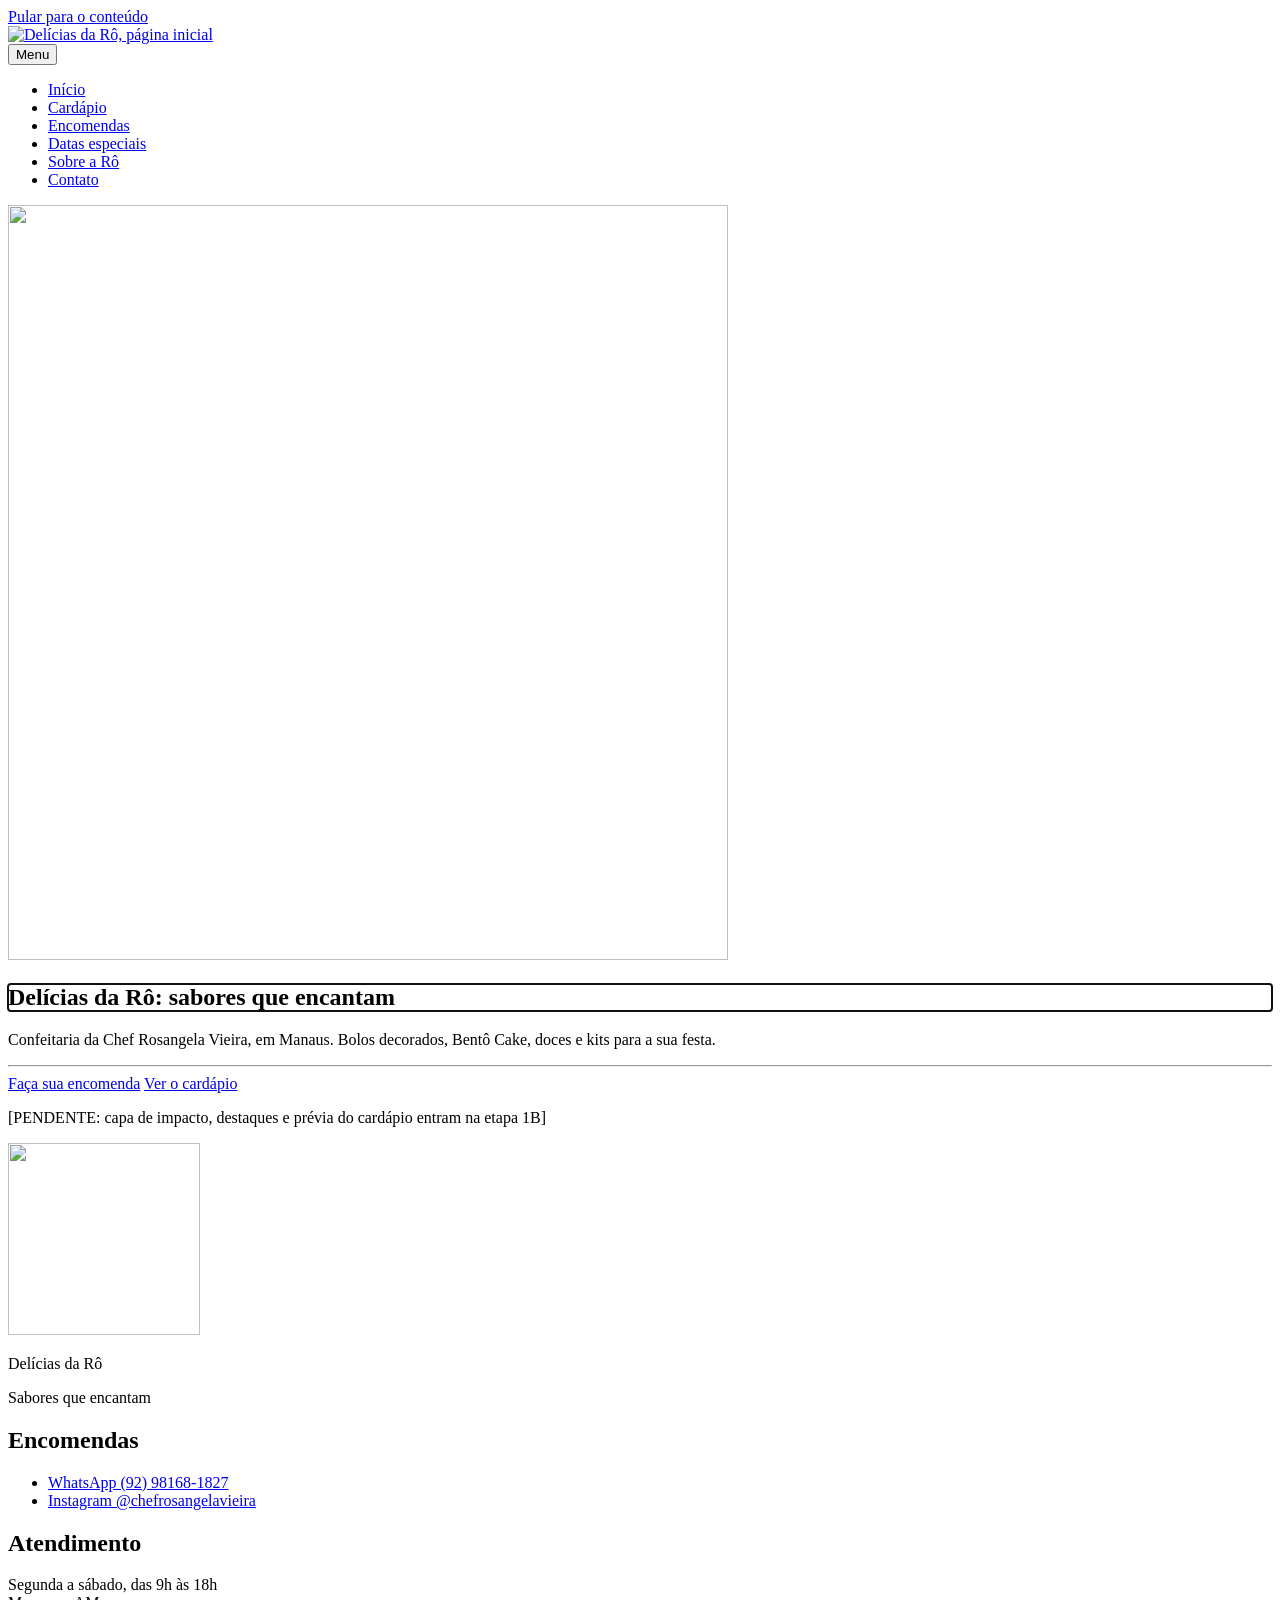
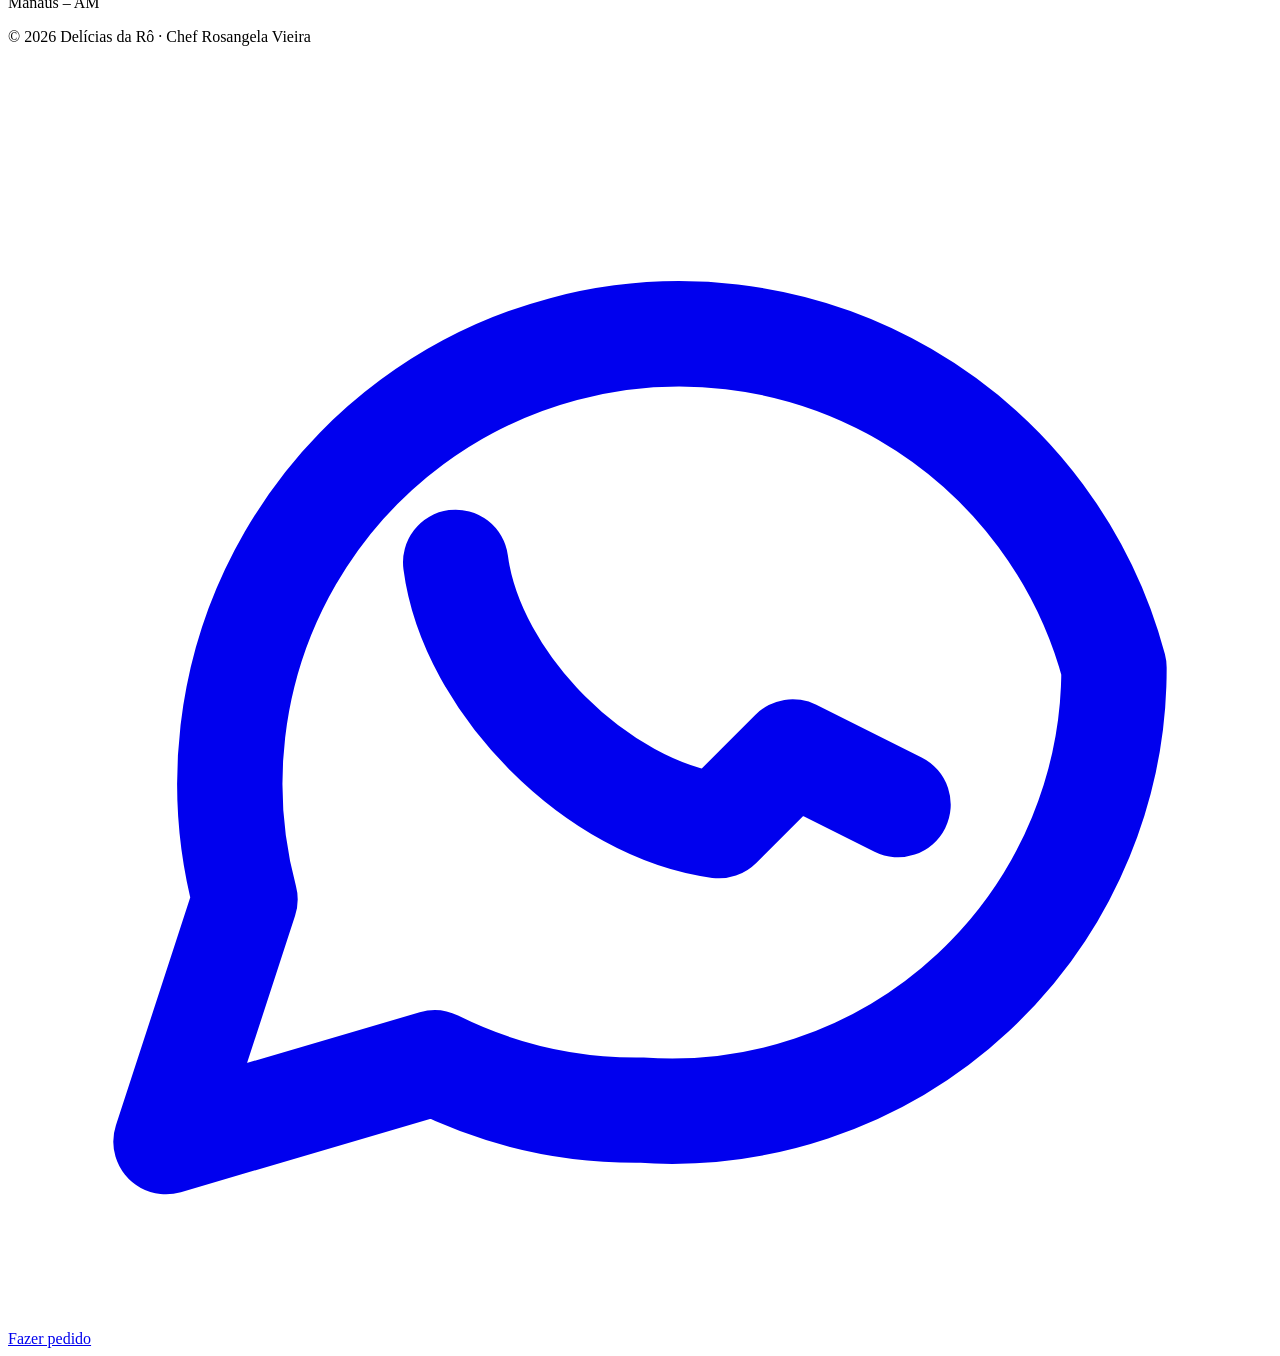
==== index.html @ 38f4d695 "feat(site): casca SPA com roteador por hash, menu, rodapé e botão do WhatsApp Feito-por: Claude  Co-" ====
<!doctype html>
<html lang="pt-BR">
<head>
  <meta charset="utf-8">
  <meta name="viewport" content="width=device-width, initial-scale=1">
  <title>Delícias da Rô | Sabores que encantam</title>
  <meta name="description" content="Delícias da Rô, confeitaria da Chef Rosangela Vieira em Manaus. Bolos decorados, Bentô Cake, doces e kits para festa. Encomendas pelo WhatsApp.">
  <meta name="theme-color" content="#FFF7F5">
  <link rel="icon" type="image/png" sizes="32x32" href="imagens/logo/logo-r-32.png">
  <link rel="apple-touch-icon" href="imagens/logo/logo-r-180.png">

  <link rel="preconnect" href="https://fonts.googleapis.com">
  <link rel="preconnect" href="https://fonts.gstatic.com" crossorigin>
  <!-- Duas opções de fonte de título carregadas só durante a escolha (etapa 1A); depois fica uma. -->
  <link rel="stylesheet" href="https://fonts.googleapis.com/css2?family=Cormorant+Garamond:wght@600;700&family=Dancing+Script:wght@700&family=Fraunces:opsz,wght@9..144,600;9..144,700&family=Nunito:wght@400;600;700;800&display=swap">

  <link rel="stylesheet" href="css/variaveis.css">
  <link rel="stylesheet" href="css/base.css">
  <link rel="stylesheet" href="css/layout.css">
  <link rel="stylesheet" href="css/componentes.css">
  <link rel="stylesheet" href="css/utilitarios.css">
  <script type="module" src="js/main.js"></script>
</head>
<body>
  <a class="pular" href="#app">Pular para o conteúdo</a>

  <header class="cabecalho">
    <div class="container cabecalho__barra">
      <a class="cabecalho__logo" href="#/inicio">
        <picture>
          <source srcset="imagens/logo/logo-horizontal.webp" type="image/webp">
          <img src="imagens/logo/logo-horizontal.png" width="552" height="200" alt="Delícias da Rô, página inicial">
        </picture>
      </a>

      <nav class="menu" aria-label="Principal">
        <button class="menu__botao" type="button" aria-expanded="false" aria-controls="menu-principal">
          <span class="menu__icone" aria-hidden="true"></span>
          <span class="menu__rotulo">Menu</span>
        </button>
        <ul class="menu__lista" id="menu-principal" data-aberto="false">
          <li><a class="menu__link" href="#/inicio" data-rota="inicio">Início</a></li>
          <li><a class="menu__link" href="#/cardapio" data-rota="cardapio">Cardápio</a></li>
          <li><a class="menu__link" href="#/encomendas" data-rota="encomendas">Encomendas</a></li>
          <li><a class="menu__link" href="#/datas-especiais" data-rota="datas-especiais">Datas especiais</a></li>
          <li><a class="menu__link" href="#/sobre" data-rota="sobre">Sobre a Rô</a></li>
          <li><a class="menu__link" href="#/contato" data-rota="contato">Contato</a></li>
        </ul>
      </nav>
    </div>
  </header>

  <main id="app" tabindex="-1">
    <noscript>
      <div class="container">
        <p>Para ver o site, ative o JavaScript. Encomendas pelo WhatsApp (92) 98168-1827 ou pelo Instagram @chefrosangelavieira.</p>
      </div>
    </noscript>
  </main>

  <footer class="rodape">
    <div class="container grid">
      <div class="col-md-6 col-lg-4">
        <div class="rodape__marca">
          <img src="imagens/logo/logo-r-192.png" width="192" height="192" alt="">
          <div>
            <p class="rodape__nome">Delícias da Rô</p>
            <p class="rodape__slogan">Sabores que encantam</p>
          </div>
        </div>
      </div>
      <div class="col-md-6 col-lg-4">
        <h2 class="rodape__titulo">Encomendas</h2>
        <ul class="rodape__lista">
          <li><a data-whatsapp href="https://wa.me/5592981681827">WhatsApp (92) 98168-1827</a></li>
          <li><a href="https://instagram.com/chefrosangelavieira" target="_blank" rel="noopener">Instagram @chefrosangelavieira</a></li>
        </ul>
      </div>
      <div class="col-md-6 col-lg-4">
        <h2 class="rodape__titulo">Atendimento</h2>
        <p>Segunda a sábado, das 9h às 18h<br>Manaus – AM</p>
      </div>
      <p class="rodape__copia">© <span id="ano">2026</span> Delícias da Rô · Chef Rosangela Vieira</p>
    </div>
  </footer>

  <a class="whats-flutuante" data-whatsapp href="https://wa.me/5592981681827" aria-label="Fazer pedido no WhatsApp">
    <svg viewBox="0 0 24 24" aria-hidden="true" fill="none" stroke="currentColor" stroke-width="2" stroke-linecap="round" stroke-linejoin="round">
      <path d="M21 11.5a8.4 8.4 0 0 1-9 8.4 8.6 8.6 0 0 1-3.9-.9L3 20.5l1.5-4.6A8.4 8.4 0 1 1 21 11.5z"/>
      <path d="M8.5 9.5c.3 2.3 2.7 4.7 5 5l1.4-1.4 2 1"/>
    </svg>
    <span class="whats-flutuante__texto">Fazer pedido</span>
  </a>
</body>
</html>
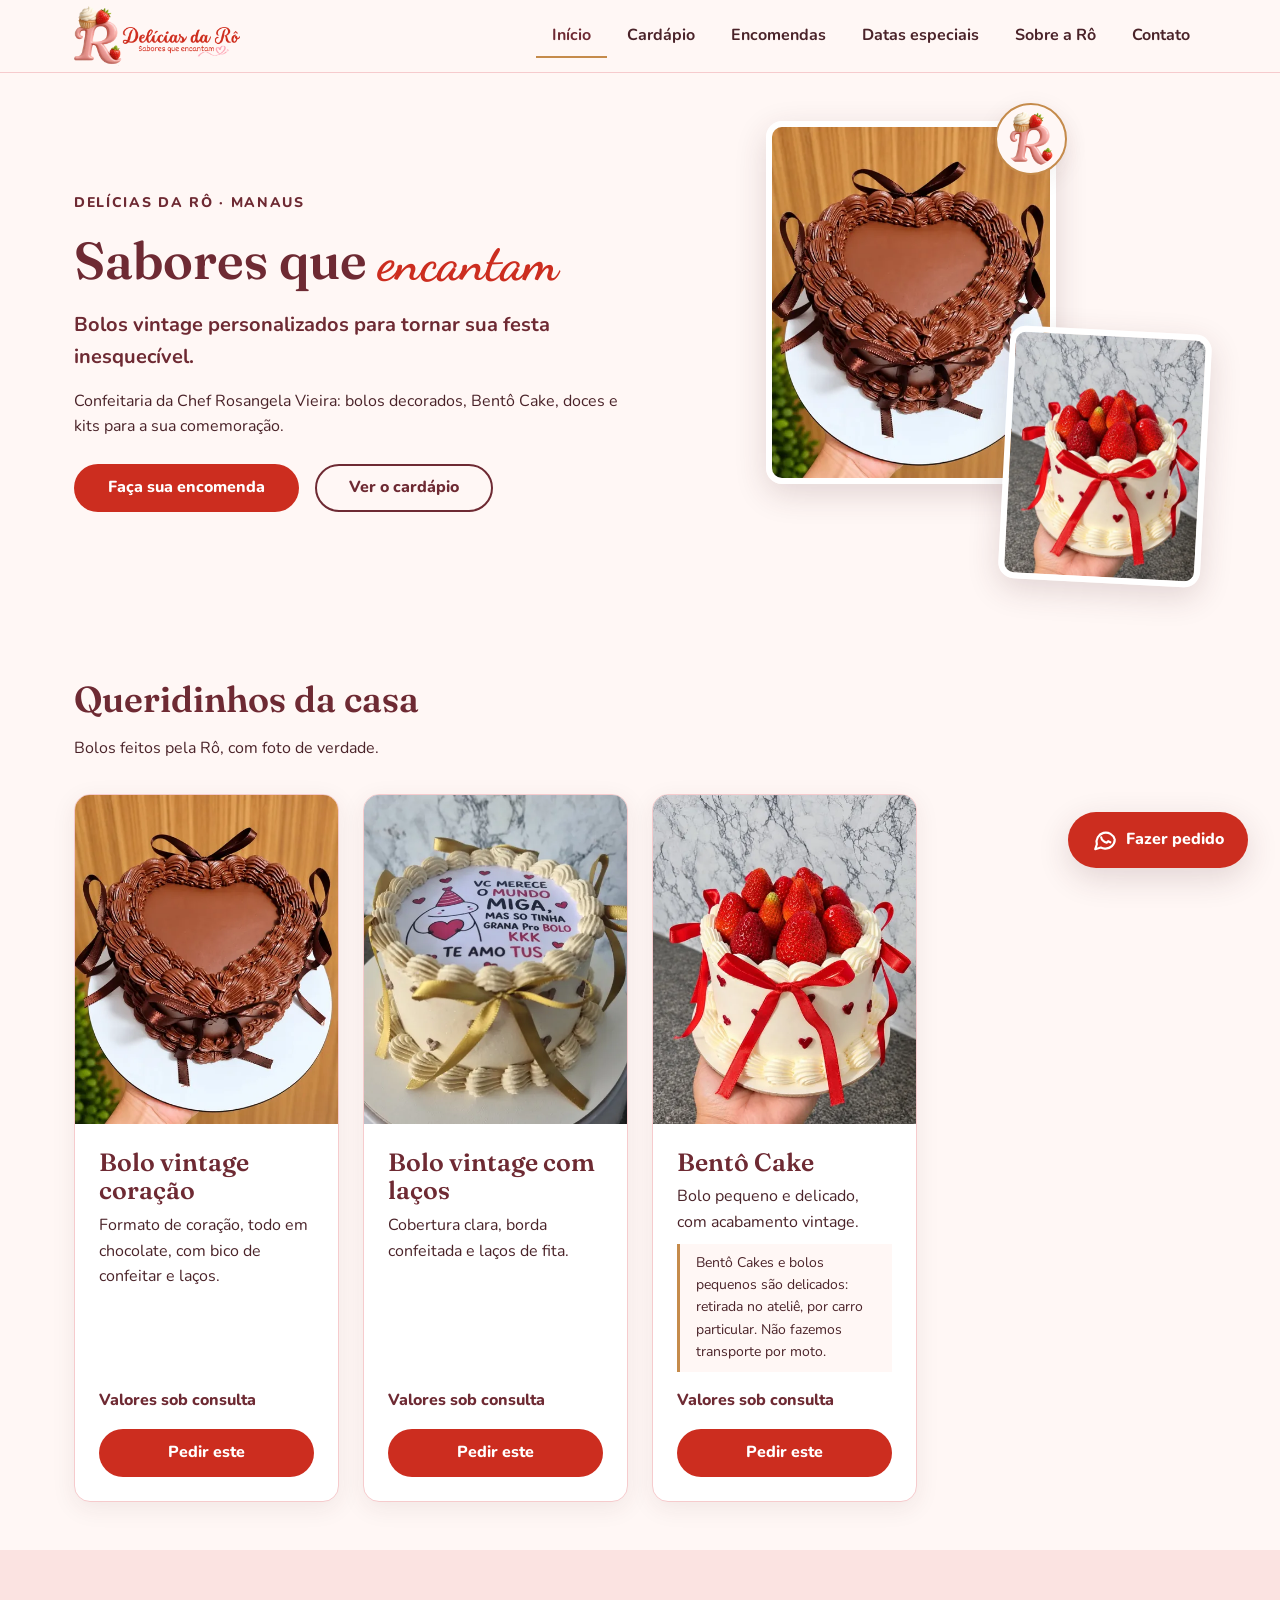
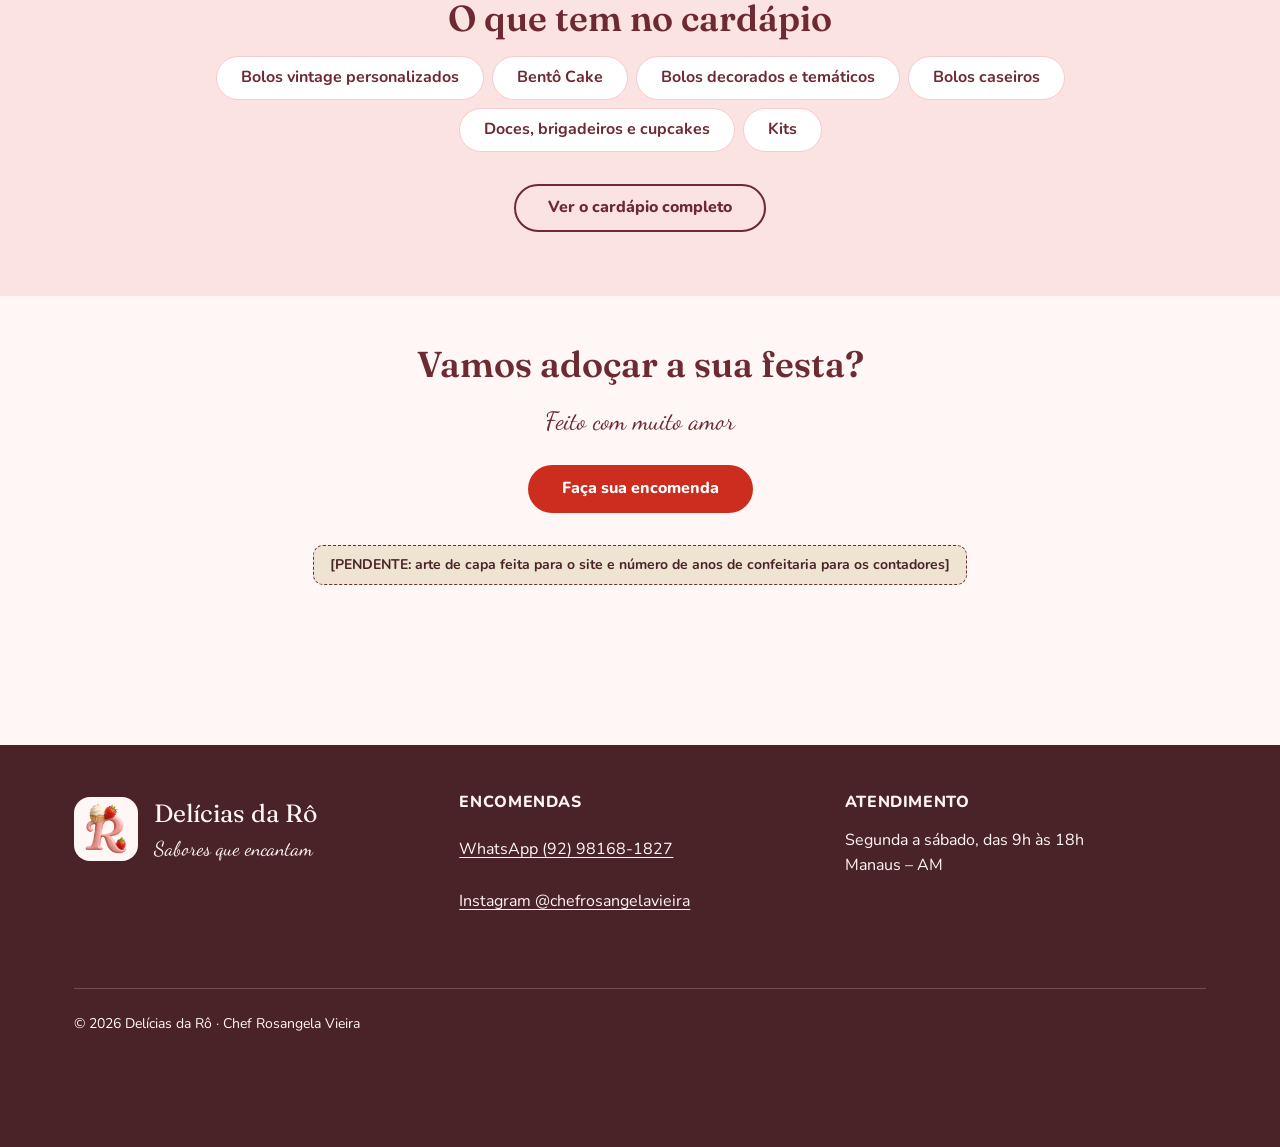
==== commit b1cdcd62: "feat(seo): robots.txt, sitemap.xml e ícone 192px Escrito por Gemini 3.8 Flash Low (Antigravity), rev" ====
--- a/index.html
+++ b/index.html
@@ -8,6 +8,7 @@
   <meta name="theme-color" content="#FFF7F5">
   <link rel="icon" type="image/png" sizes="32x32" href="imagens/logo/logo-r-32.png">
   <link rel="apple-touch-icon" href="imagens/logo/logo-r-180.png">
+  <link rel="icon" type="image/png" sizes="192x192" href="imagens/logo/logo-r-192.png">
 
   <link rel="preconnect" href="https://fonts.googleapis.com">
   <link rel="preconnect" href="https://fonts.gstatic.com" crossorigin>
--- a/css/variaveis.css
+++ b/css/variaveis.css
@@ -0,0 +1,68 @@
+/* =========================================================
+   Design System – Delícias da Rô
+   Único lugar com valores soltos (cores, tipografia, espaços).
+   Breakpoints (media query não aceita var()):
+     576px · 768px · 992px · 1200px
+   ========================================================= */
+
+:root {
+  /* Cores da marca (manual v2, medidas no logo) */
+  --cor-fundo: #FFF7F5;        /* Fundo Nuvem */
+  --cor-fundo-2: #FBE3E1;      /* Blush */
+  --cor-creme: #EEE4D1;        /* Creme Chantilly */
+  --cor-borda: #F6CBCD;        /* Borda Pétala */
+  --cor-texto: #4A2329;        /* chocolate escuro: texto corrido */
+  --cor-texto-2: #6E2A33;      /* Cacau: títulos e subtítulos */
+  --cor-rosa: #E99892;         /* Rosa Rô: só detalhes e ícones grandes */
+  --cor-caramelo: #C58B4B;     /* só fios, linhas e selos (não usar em texto) */
+  --cor-acao: #CC2D1F;         /* Vermelho Morango: botão principal */
+  --cor-acao-escura: #A82418;  /* hover/ativo do botão principal */
+  --cor-branco: #FFFFFF;
+  --cor-rodape: #4A2329;
+  --cor-rodape-texto: #FFF7F5;
+
+  /* Tipografia */
+  --fonte-titulo: 'Fraunces', Georgia, 'Times New Roman', serif;
+  --fonte-texto: 'Nunito', system-ui, -apple-system, 'Segoe UI', sans-serif;
+  --fonte-afetiva: 'Dancing Script', cursive;
+
+  /* Escala modular 1,25 a partir de 16px */
+  --texto-pequeno: 0.875rem;   /* 14px, mínimo */
+  --texto-base: 1rem;          /* 16px */
+  --texto-m: 1.25rem;          /* 20px */
+  --texto-g: 1.5625rem;        /* 25px */
+  --texto-h2: clamp(1.6rem, 1.2rem + 1.6vw, 2.25rem);
+  --texto-h1: clamp(2rem, 1.4rem + 2.6vw, 3.25rem);
+  --altura-linha: 1.6;
+  --altura-linha-titulo: 1.15;
+
+  /* Espaços (escala de 8px) */
+  --espaco-1: 0.25rem;
+  --espaco-2: 0.5rem;
+  --espaco-3: 1rem;
+  --espaco-4: 1.5rem;
+  --espaco-5: 2rem;
+  --espaco-6: 3rem;
+  --espaco-7: 4rem;
+  --espaco-8: 6rem;
+
+  /* Forma */
+  --raio: 16px;
+  --raio-pequeno: 10px;
+  --raio-pilula: 999px;
+  --sombra: 0 6px 24px rgba(74, 35, 41, 0.08);
+  --sombra-forte: 0 10px 32px rgba(74, 35, 41, 0.16);
+  --transicao: 180ms ease;
+
+  /* Layout */
+  --largura-container: 1180px;
+  --gutter: 1rem;
+  --colunas: 12;
+  --altura-cabecalho: 72px;
+  --toque-minimo: 44px;
+}
+
+/* Opção B de fonte de título, para comparar (?fonte=cormorant) */
+:root[data-fonte="cormorant"] {
+  --fonte-titulo: 'Cormorant Garamond', Georgia, 'Times New Roman', serif;
+}
--- a/css/base.css
+++ b/css/base.css
@@ -0,0 +1,55 @@
+*, *::before, *::after { box-sizing: border-box; }
+
+[hidden] { display: none !important; }
+
+html {
+  -webkit-text-size-adjust: 100%;
+  scroll-padding-top: calc(var(--altura-cabecalho) + var(--espaco-3));
+}
+
+body {
+  margin: 0;
+  min-height: 100vh;
+  display: flex;
+  flex-direction: column;
+  background: var(--cor-fundo);
+  color: var(--cor-texto);
+  font-family: var(--fonte-texto);
+  font-size: var(--texto-base);
+  line-height: var(--altura-linha);
+  overflow-x: hidden;
+}
+
+h1, h2, h3 {
+  font-family: var(--fonte-titulo);
+  color: var(--cor-texto-2);
+  line-height: var(--altura-linha-titulo);
+  font-weight: 600;
+  margin: 0 0 var(--espaco-3);
+}
+h1 { font-size: var(--texto-h1); }
+h2 { font-size: var(--texto-h2); }
+h3 { font-size: var(--texto-g); }
+
+p { margin: 0 0 var(--espaco-3); }
+
+a { color: var(--cor-texto-2); text-underline-offset: 3px; }
+a:hover { color: var(--cor-acao-escura); }
+
+img { max-width: 100%; height: auto; display: block; }
+
+:focus-visible {
+  outline: 3px solid var(--cor-texto-2);
+  outline-offset: 3px;
+  border-radius: 4px;
+}
+
+[tabindex="-1"]:focus { outline: none; }
+
+@media (prefers-reduced-motion: reduce) {
+  *, *::before, *::after {
+    animation-duration: 0.01ms !important;
+    transition-duration: 0.01ms !important;
+    scroll-behavior: auto !important;
+  }
+}
--- a/css/layout.css
+++ b/css/layout.css
@@ -0,0 +1,36 @@
+/* Container e grid de 12 colunas (macro). Componentes usam Flexbox. */
+
+.container {
+  width: 100%;
+  max-width: var(--largura-container);
+  margin-inline: auto;
+  padding-inline: var(--gutter);
+}
+
+.grid {
+  display: grid;
+  grid-template-columns: repeat(var(--colunas), minmax(0, 1fr));
+  gap: var(--espaco-4);
+}
+.grid > * { grid-column: span 12; }
+
+@media (min-width: 768px) {
+  .col-md-6 { grid-column: span 6; }
+  .col-md-4 { grid-column: span 4; }
+}
+@media (min-width: 992px) {
+  .col-lg-4 { grid-column: span 4; }
+  .col-lg-3 { grid-column: span 3; }
+}
+
+main#app {
+  flex: 1;
+  padding-block: var(--espaco-6) var(--espaco-8);
+}
+
+.secao { padding-block: var(--espaco-6); }
+.secao--alternada { background: var(--cor-fundo-2); }
+
+@media (min-width: 768px) {
+  :root { --gutter: 1.5rem; }
+}
--- a/css/componentes.css
+++ b/css/componentes.css
@@ -0,0 +1,423 @@
+/* ---------- Pular para o conteúdo ---------- */
+.pular {
+  position: absolute;
+  left: var(--espaco-3);
+  top: -100px;
+  z-index: 100;
+  padding: var(--espaco-2) var(--espaco-3);
+  background: var(--cor-texto-2);
+  color: var(--cor-branco);
+  border-radius: var(--raio-pequeno);
+  font-weight: 700;
+}
+.pular:focus { top: var(--espaco-2); color: var(--cor-branco); }
+
+/* ---------- Cabeçalho ---------- */
+.cabecalho {
+  position: sticky;
+  top: 0;
+  z-index: 50;
+  background: rgba(255, 247, 245, 0.94);
+  backdrop-filter: blur(8px);
+  border-bottom: 1px solid var(--cor-borda);
+}
+.cabecalho__barra {
+  display: flex;
+  align-items: center;
+  justify-content: space-between;
+  gap: var(--espaco-3);
+  min-height: var(--altura-cabecalho);
+}
+.cabecalho__logo { display: inline-flex; align-items: center; min-height: var(--toque-minimo); }
+.cabecalho__logo img { height: 52px; width: auto; }
+
+@media (min-width: 992px) {
+  .cabecalho__logo img { height: 60px; }
+}
+
+/* ---------- Menu ---------- */
+.menu__botao {
+  display: inline-flex;
+  align-items: center;
+  gap: var(--espaco-2);
+  min-height: var(--toque-minimo);
+  padding: 0 var(--espaco-3);
+  border: 1px solid var(--cor-borda);
+  border-radius: var(--raio-pilula);
+  background: var(--cor-branco);
+  color: var(--cor-texto-2);
+  font: inherit;
+  font-weight: 700;
+  cursor: pointer;
+}
+.menu__icone,
+.menu__icone::before,
+.menu__icone::after {
+  display: block;
+  width: 18px;
+  height: 2px;
+  background: currentColor;
+  border-radius: 2px;
+  transition: transform var(--transicao);
+}
+.menu__icone { position: relative; }
+.menu__icone::before,
+.menu__icone::after { content: ''; position: absolute; left: 0; }
+.menu__icone::before { top: -6px; }
+.menu__icone::after { top: 6px; }
+.menu__botao[aria-expanded="true"] .menu__icone { background: transparent; }
+.menu__botao[aria-expanded="true"] .menu__icone::before { transform: translateY(6px) rotate(45deg); }
+.menu__botao[aria-expanded="true"] .menu__icone::after { transform: translateY(-6px) rotate(-45deg); }
+
+.menu__lista {
+  list-style: none;
+  margin: 0;
+  padding: var(--espaco-2) var(--gutter) var(--espaco-4);
+  position: absolute;
+  left: 0;
+  right: 0;
+  top: 100%;
+  background: var(--cor-fundo);
+  border-bottom: 1px solid var(--cor-borda);
+  box-shadow: var(--sombra);
+}
+.menu__lista[data-aberto="false"] { display: none; }
+
+.menu__link {
+  display: flex;
+  align-items: center;
+  min-height: 48px;
+  padding: 0 var(--espaco-3);
+  border-radius: var(--raio-pequeno);
+  color: var(--cor-texto);
+  font-weight: 700;
+  text-decoration: none;
+}
+.menu__link:hover { background: var(--cor-fundo-2); color: var(--cor-texto-2); }
+.menu__link[aria-current="page"] { color: var(--cor-texto-2); background: var(--cor-fundo-2); }
+
+@media (min-width: 992px) {
+  .menu__botao { display: none; }
+  .menu__lista,
+  .menu__lista[data-aberto="false"] {
+    display: flex;
+    gap: var(--espaco-1);
+    position: static;
+    padding: 0;
+    background: none;
+    border: 0;
+    box-shadow: none;
+  }
+  .menu__link { min-height: var(--toque-minimo); padding: 0 var(--espaco-3); }
+  .menu__link[aria-current="page"] {
+    background: none;
+    box-shadow: inset 0 -2px 0 var(--cor-caramelo);
+    border-radius: 0;
+  }
+}
+
+/* ---------- Botões ---------- */
+.botao {
+  display: inline-flex;
+  align-items: center;
+  justify-content: center;
+  gap: var(--espaco-2);
+  min-height: 48px;
+  padding: 0 var(--espaco-5);
+  border: 2px solid transparent;
+  border-radius: var(--raio-pilula);
+  font: inherit;
+  font-weight: 800;
+  text-decoration: none;
+  cursor: pointer;
+  transition: background var(--transicao), color var(--transicao), transform var(--transicao);
+}
+.botao:active { transform: translateY(1px); }
+.botao--principal { background: var(--cor-acao); color: var(--cor-branco); }
+.botao--principal:hover { background: var(--cor-acao-escura); color: var(--cor-branco); }
+.botao--contorno { border-color: var(--cor-texto-2); color: var(--cor-texto-2); background: transparent; }
+.botao--contorno:hover { background: var(--cor-texto-2); color: var(--cor-branco); }
+.botao svg { width: 20px; height: 20px; flex: none; }
+
+/* ---------- Botão flutuante do WhatsApp ---------- */
+.whats-flutuante {
+  position: fixed;
+  right: var(--espaco-3);
+  bottom: var(--espaco-3);
+  z-index: 40;
+  display: inline-flex;
+  align-items: center;
+  justify-content: center;
+  gap: var(--espaco-2);
+  width: 56px;
+  height: 56px;
+  border-radius: var(--raio-pilula);
+  background: var(--cor-acao);
+  color: var(--cor-branco);
+  box-shadow: var(--sombra-forte);
+  text-decoration: none;
+  font-weight: 800;
+}
+.whats-flutuante:hover { background: var(--cor-acao-escura); color: var(--cor-branco); }
+.whats-flutuante svg { width: 26px; height: 26px; flex: none; }
+.whats-flutuante__texto { display: none; }
+
+@media (min-width: 768px) {
+  .whats-flutuante { width: auto; padding: 0 var(--espaco-4); right: var(--espaco-5); bottom: var(--espaco-5); }
+  .whats-flutuante__texto { display: inline; }
+}
+
+/* ---------- Abertura (placeholder da etapa 1A) ---------- */
+.abertura { text-align: center; }
+.abertura__logo { width: min(320px, 70vw); margin: 0 auto var(--espaco-4); }
+.abertura__frase {
+  font-family: var(--fonte-afetiva);
+  font-size: var(--texto-g);
+  color: var(--cor-texto-2);
+  margin-bottom: var(--espaco-4);
+}
+.abertura__acoes { display: flex; flex-wrap: wrap; gap: var(--espaco-3); justify-content: center; }
+
+.pagina__cabecalho { max-width: 46rem; margin-bottom: var(--espaco-5); }
+.pagina__chamada { font-size: var(--texto-m); }
+
+.fio { width: 72px; height: 3px; border: 0; background: var(--cor-caramelo); margin: var(--espaco-3) 0 var(--espaco-4); border-radius: 2px; }
+.abertura .fio { margin-inline: auto; }
+
+/* ---------- Marcador de conteúdo pendente ---------- */
+.pendente {
+  display: inline-block;
+  padding: var(--espaco-2) var(--espaco-3);
+  border: 1px dashed var(--cor-texto-2);
+  border-radius: var(--raio-pequeno);
+  background: var(--cor-creme);
+  color: var(--cor-texto);
+  font-size: var(--texto-pequeno);
+  font-weight: 700;
+}
+
+/* ---------- Tela de erro ---------- */
+.erro-tela { text-align: center; }
+
+/* ---------- Rodapé ---------- */
+.rodape {
+  background: var(--cor-rodape);
+  color: var(--cor-rodape-texto);
+  padding-block: var(--espaco-6) var(--espaco-8);
+}
+.rodape a { color: var(--cor-rodape-texto); }
+.rodape a:hover { color: var(--cor-fundo-2); }
+.rodape__marca { display: flex; align-items: center; gap: var(--espaco-3); }
+.rodape__marca img {
+  width: 64px;
+  height: 64px;
+  background: var(--cor-fundo);
+  border-radius: var(--raio);
+  padding: 6px;
+}
+.rodape__nome { font-family: var(--fonte-titulo); font-size: var(--texto-g); color: var(--cor-rodape-texto); margin: 0; }
+.rodape__slogan { font-family: var(--fonte-afetiva); font-size: var(--texto-m); margin: 0; }
+.rodape__titulo { font-family: var(--fonte-texto); font-size: var(--texto-base); font-weight: 800; color: var(--cor-rodape-texto); letter-spacing: 0.04em; text-transform: uppercase; }
+.rodape__lista { list-style: none; margin: 0; padding: 0; }
+.rodape__lista li { margin-bottom: var(--espaco-2); }
+.rodape__lista a { display: inline-flex; align-items: center; min-height: var(--toque-minimo); }
+.rodape__copia { margin-top: var(--espaco-5); padding-top: var(--espaco-4); border-top: 1px solid rgba(255, 247, 245, 0.2); font-size: var(--texto-pequeno); }
+
+/* ---------- Botão largura total ---------- */
+.botao--bloco { width: 100%; }
+
+/* ---------- Capa da página inicial ---------- */
+.capa { padding-bottom: var(--espaco-6); }
+.capa__grade {
+  display: flex;
+  flex-direction: column;
+  gap: var(--espaco-6);
+  align-items: center;
+}
+.capa__texto { max-width: 34rem; text-align: center; }
+.capa__sobretitulo {
+  font-weight: 800;
+  font-size: var(--texto-pequeno);
+  letter-spacing: 0.12em;
+  text-transform: uppercase;
+  color: var(--cor-texto-2);
+}
+.capa__titulo { font-size: var(--texto-h1); margin-bottom: var(--espaco-3); }
+.capa__destaque { font-family: var(--fonte-afetiva); font-weight: 700; color: var(--cor-acao); }
+.capa__chamada { font-size: var(--texto-m); color: var(--cor-texto-2); font-weight: 700; }
+.capa__acoes { display: flex; flex-wrap: wrap; gap: var(--espaco-3); justify-content: center; margin-top: var(--espaco-4); }
+
+.capa__fotos {
+  position: relative;
+  width: min(100%, 420px);
+  aspect-ratio: 1 / 1.05;
+}
+.capa__foto img {
+  width: 100%;
+  height: 100%;
+  object-fit: cover;
+  border-radius: var(--raio);
+  box-shadow: var(--sombra-forte);
+}
+.capa__foto--1 { position: absolute; left: 0; top: 0; width: 66%; aspect-ratio: 4 / 5; }
+.capa__foto--1 img { border: 6px solid var(--cor-branco); }
+.capa__foto--2 { position: absolute; right: 0; bottom: 0; width: 46%; aspect-ratio: 4 / 5; }
+.capa__foto--2 img { border: 6px solid var(--cor-branco); transform: rotate(3deg); }
+.capa__selo {
+  position: absolute;
+  left: 52%;
+  top: -4%;
+  width: 72px;
+  height: 72px;
+  padding: 6px;
+  background: var(--cor-fundo);
+  border: 2px solid var(--cor-caramelo);
+  border-radius: 50%;
+  box-shadow: var(--sombra);
+}
+
+@media (min-width: 992px) {
+  .capa__grade { flex-direction: row; justify-content: space-between; }
+  .capa__texto { text-align: left; }
+  .capa__acoes { justify-content: flex-start; }
+  .capa__fotos { width: 440px; flex: none; }
+}
+
+/* ---------- Seções ---------- */
+.secao__cabecalho { max-width: 40rem; margin-bottom: var(--espaco-5); }
+.chamada-final { text-align: center; }
+
+/* ---------- Chips (atalhos de categoria) ---------- */
+.chips { list-style: none; margin: 0 0 var(--espaco-5); padding: 0; display: flex; flex-wrap: wrap; gap: var(--espaco-2); }
+.chips--centro { justify-content: center; }
+.chip {
+  display: inline-flex;
+  align-items: center;
+  min-height: var(--toque-minimo);
+  padding: 0 var(--espaco-4);
+  border: 1px solid var(--cor-borda);
+  border-radius: var(--raio-pilula);
+  background: var(--cor-branco);
+  color: var(--cor-texto-2);
+  font-weight: 700;
+  text-decoration: none;
+}
+.chip:hover { border-color: var(--cor-texto-2); background: var(--cor-fundo-2); color: var(--cor-texto-2); }
+
+/* ---------- Grade de cartões ---------- */
+.grade-cartoes {
+  display: grid;
+  grid-template-columns: repeat(auto-fill, minmax(240px, 1fr));
+  gap: var(--espaco-4);
+}
+
+/* ---------- Cartão de produto ---------- */
+.cartao {
+  display: flex;
+  flex-direction: column;
+  background: var(--cor-branco);
+  border: 1px solid var(--cor-borda);
+  border-radius: var(--raio);
+  overflow: hidden;
+  box-shadow: var(--sombra);
+}
+.cartao__foto { display: block; aspect-ratio: 4 / 5; background: var(--cor-creme); }
+.cartao__foto img { width: 100%; height: 100%; object-fit: cover; }
+.cartao__foto--vazia {
+  display: flex;
+  flex-direction: column;
+  align-items: center;
+  justify-content: center;
+  gap: var(--espaco-3);
+  padding: var(--espaco-4);
+}
+.cartao__foto--vazia img { width: 96px; height: 96px; opacity: 0.55; }
+.cartao__corpo { display: flex; flex-direction: column; gap: var(--espaco-2); padding: var(--espaco-4); flex: 1; }
+.cartao__titulo { font-size: var(--texto-g); margin: 0; }
+.cartao__texto { margin: 0; }
+.cartao__aviso {
+  margin: 0;
+  padding: var(--espaco-2) var(--espaco-3);
+  border-left: 3px solid var(--cor-caramelo);
+  background: var(--cor-fundo);
+  font-size: var(--texto-pequeno);
+}
+.cartao__preco { margin: auto 0 var(--espaco-2); font-weight: 800; color: var(--cor-texto-2); padding-top: var(--espaco-2); }
+
+/* ---------- Categoria do cardápio ---------- */
+.categoria { padding-block: var(--espaco-5); border-top: 1px solid var(--cor-borda); }
+.categoria:first-child { border-top: 0; padding-top: 0; }
+.categoria__cabecalho { margin-bottom: var(--espaco-4); }
+.categoria__descricao { margin: 0; font-size: var(--texto-m); }
+
+/* ---------- Páginas de informação (etapa 1C) ---------- */
+.informacoes { margin-bottom: var(--espaco-6); }
+
+.passos {
+  display: flex;
+  flex-direction: column;
+  gap: var(--espaco-3);
+  margin: 0;
+  padding-left: var(--espaco-5);
+}
+.passos li { padding: var(--espaco-3); background: var(--cor-fundo-2); border-radius: var(--raio-pequeno); }
+.passos li::marker { color: var(--cor-texto-2); font-weight: 800; }
+.passos a { display: inline-flex; align-items: center; min-height: var(--toque-minimo); }
+
+.regras { list-style: none; margin: 0; padding: 0; }
+.regras li {
+  display: flex;
+  flex-wrap: wrap;
+  align-items: center;
+  gap: var(--espaco-2) var(--espaco-3);
+  padding-block: var(--espaco-3);
+  border-bottom: 1px solid var(--cor-borda);
+}
+.regras li:first-child { padding-top: 0; }
+
+.faq { display: flex; flex-direction: column; gap: var(--espaco-3); }
+.faq details { border: 1px solid var(--cor-borda); border-radius: var(--raio-pequeno); background: var(--cor-branco); }
+.faq summary {
+  min-height: var(--toque-minimo);
+  padding: var(--espaco-3);
+  color: var(--cor-texto-2);
+  font-weight: 800;
+  cursor: pointer;
+}
+.faq details > p { padding: 0 var(--espaco-3); }
+.faq .pendente { margin-top: var(--espaco-2); }
+
+.contato-cartoes { display: flex; flex-direction: column; gap: var(--espaco-4); margin-bottom: var(--espaco-6); }
+.contato-cartoes__cartao {
+  flex: 1;
+  min-width: 0;
+  padding: var(--espaco-4);
+  border: 1px solid var(--cor-borda);
+  border-radius: var(--raio);
+  background: var(--cor-branco);
+  box-shadow: var(--sombra);
+}
+.contato-cartoes__cartao h2 { font-size: var(--texto-g); }
+.contato-cartoes__cartao .botao { max-width: 100%; overflow-wrap: anywhere; }
+
+.campanha-vintage {
+  display: flex;
+  flex-direction: column;
+  gap: var(--espaco-5);
+  padding: var(--espaco-4);
+  margin-bottom: var(--espaco-6);
+  border-radius: var(--raio);
+  background: var(--cor-fundo-2);
+}
+.campanha-vintage__texto { min-width: 0; }
+.campanha-vintage__fotos { display: flex; gap: var(--espaco-3); min-width: 0; }
+.campanha-vintage__fotos .cartao__foto { flex: 1; min-width: 0; overflow: hidden; border-radius: var(--raio-pequeno); }
+
+@media (min-width: 768px) {
+  .passos { flex-direction: row; flex-wrap: wrap; gap: var(--espaco-4) var(--espaco-6); }
+  .passos li { flex: 1 1 calc(50% - var(--espaco-6)); }
+  .contato-cartoes { flex-direction: row; }
+  .campanha-vintage { flex-direction: row; align-items: center; padding: var(--espaco-5); }
+  .campanha-vintage__texto { flex: 1; }
+  .campanha-vintage__fotos { flex: 1; }
+}
--- a/css/utilitarios.css
+++ b/css/utilitarios.css
@@ -0,0 +1,16 @@
+.visualmente-oculto {
+  position: absolute !important;
+  width: 1px;
+  height: 1px;
+  padding: 0;
+  margin: -1px;
+  overflow: hidden;
+  clip: rect(0, 0, 0, 0);
+  white-space: nowrap;
+  border: 0;
+}
+
+.texto-centro { text-align: center; }
+.mt-0 { margin-top: 0; }
+.mb-0 { margin-bottom: 0; }
+.mt-5 { margin-top: var(--espaco-5); }
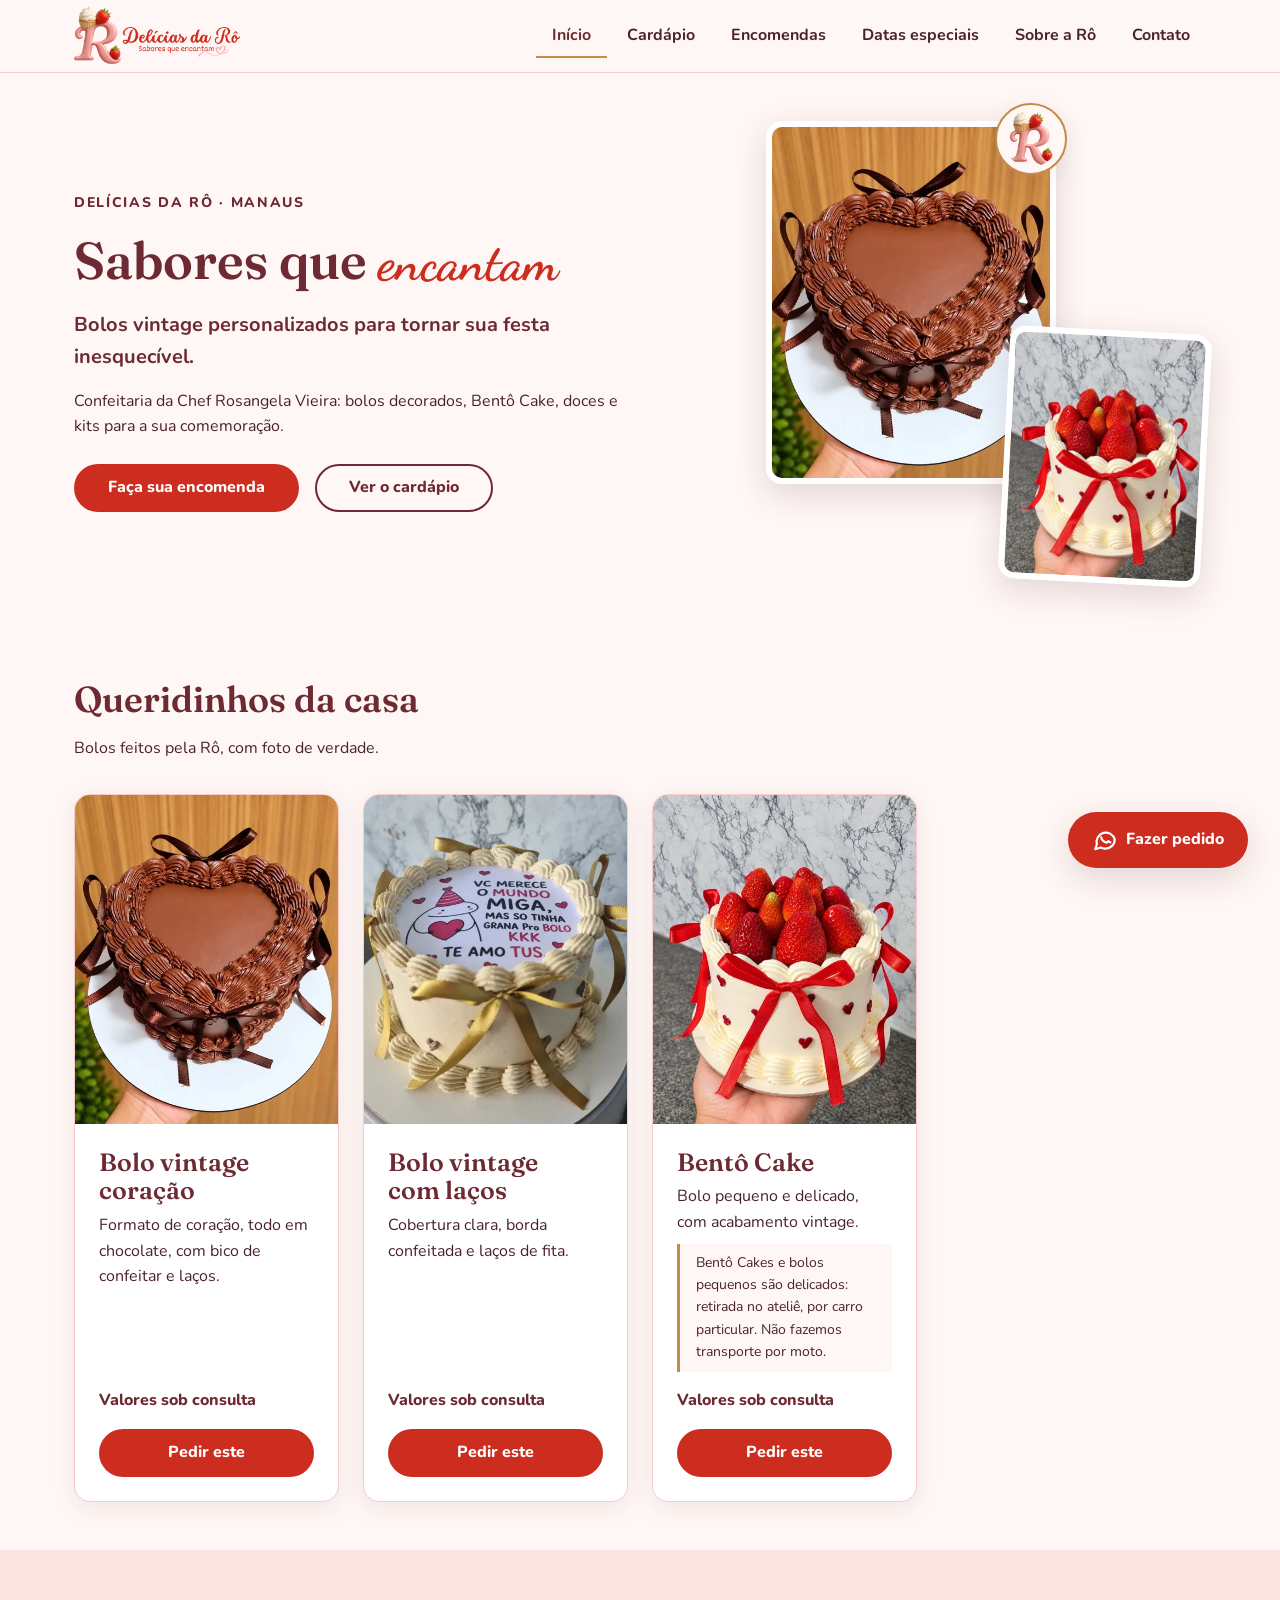
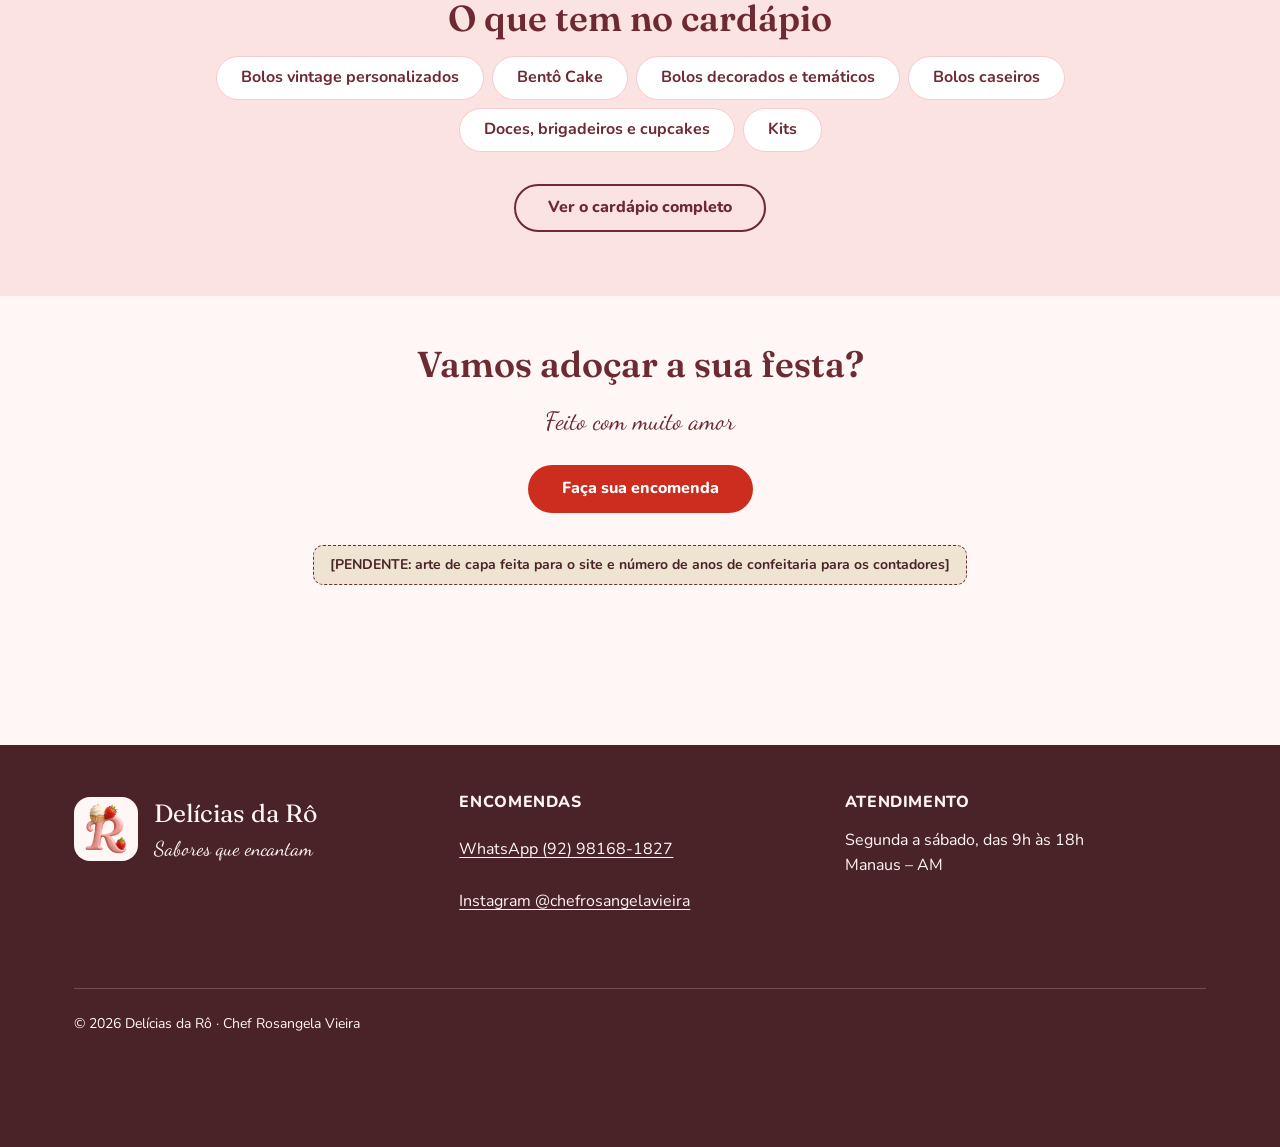
==== commit b27db310: "fix(site): menu fecha na tela atual, mesmo link rola até a seção, fonte Fraunces fixa e título com M" ====
--- a/index.html
+++ b/index.html
@@ -2,9 +2,25 @@
 <html lang="pt-BR">
 <head>
   <meta charset="utf-8">
-  <meta name="viewport" content="width=device-width, initial-scale=1">
-  <title>Delícias da Rô | Sabores que encantam</title>
+  <meta name="viewport" content="width=device-width, initial-scale=1, viewport-fit=cover">
+  <title>Delícias da Rô | Bolos e doces em Manaus</title>
   <meta name="description" content="Delícias da Rô, confeitaria da Chef Rosangela Vieira em Manaus. Bolos decorados, Bentô Cake, doces e kits para festa. Encomendas pelo WhatsApp.">
+  <link rel="canonical" href="https://nilknarfsam.github.io/site-delicias-da-ro/">
+  <meta property="og:type" content="website">
+  <meta property="og:site_name" content="Delícias da Rô">
+  <meta property="og:locale" content="pt_BR">
+  <meta property="og:title" content="Delícias da Rô | Sabores que encantam">
+  <meta property="og:description" content="Delícias da Rô, confeitaria da Chef Rosangela Vieira em Manaus. Bolos decorados, Bentô Cake, doces e kits para festa. Encomendas pelo WhatsApp.">
+  <meta property="og:url" content="https://nilknarfsam.github.io/site-delicias-da-ro/">
+  <meta property="og:image" content="https://nilknarfsam.github.io/site-delicias-da-ro/imagens/og/og-delicias-da-ro.jpg">
+  <meta property="og:image:width" content="1200">
+  <meta property="og:image:height" content="630">
+  <meta property="og:image:type" content="image/jpeg">
+  <meta property="og:image:alt" content="Logo da Delícias da Rô ao lado de fotos de um bolo vintage de chocolate e de um Bentô Cake com morangos">
+  <meta name="twitter:card" content="summary_large_image">
+  <meta name="twitter:title" content="Delícias da Rô | Sabores que encantam">
+  <meta name="twitter:description" content="Delícias da Rô, confeitaria da Chef Rosangela Vieira em Manaus. Bolos decorados, Bentô Cake, doces e kits para festa. Encomendas pelo WhatsApp.">
+  <meta name="twitter:image" content="https://nilknarfsam.github.io/site-delicias-da-ro/imagens/og/og-delicias-da-ro.jpg">
   <meta name="theme-color" content="#FFF7F5">
   <link rel="icon" type="image/png" sizes="32x32" href="imagens/logo/logo-r-32.png">
   <link rel="apple-touch-icon" href="imagens/logo/logo-r-180.png">
@@ -12,8 +28,7 @@
 
   <link rel="preconnect" href="https://fonts.googleapis.com">
   <link rel="preconnect" href="https://fonts.gstatic.com" crossorigin>
-  <!-- Duas opções de fonte de título carregadas só durante a escolha (etapa 1A); depois fica uma. -->
-  <link rel="stylesheet" href="https://fonts.googleapis.com/css2?family=Cormorant+Garamond:wght@600;700&family=Dancing+Script:wght@700&family=Fraunces:opsz,wght@9..144,600;9..144,700&family=Nunito:wght@400;600;700;800&display=swap">
+  <link rel="stylesheet" href="https://fonts.googleapis.com/css2?family=Dancing+Script:wght@700&family=Fraunces:opsz,wght@9..144,600;9..144,700&family=Nunito:wght@400;600;700;800&display=swap">
 
   <link rel="stylesheet" href="css/variaveis.css">
   <link rel="stylesheet" href="css/base.css">
@@ -21,6 +36,34 @@
   <link rel="stylesheet" href="css/componentes.css">
   <link rel="stylesheet" href="css/utilitarios.css">
   <script type="module" src="js/main.js"></script>
+  <script type="application/ld+json">
+  {
+    "@context": "https://schema.org",
+    "@type": "Bakery",
+    "name": "Delícias da Rô",
+    "slogan": "Sabores que encantam",
+    "description": "Delícias da Rô, confeitaria da Chef Rosangela Vieira em Manaus. Bolos decorados, Bentô Cake, doces e kits para festa. Encomendas pelo WhatsApp.",
+    "url": "https://nilknarfsam.github.io/site-delicias-da-ro/",
+    "image": "https://nilknarfsam.github.io/site-delicias-da-ro/imagens/og/og-delicias-da-ro.jpg",
+    "logo": "https://nilknarfsam.github.io/site-delicias-da-ro/imagens/logo/logo-completo.png",
+    "telephone": "+55 92 98168-1827",
+    "sameAs": [
+      "https://instagram.com/chefrosangelavieira"
+    ],
+    "address": {
+      "@type": "PostalAddress",
+      "addressLocality": "Manaus",
+      "addressRegion": "AM",
+      "addressCountry": "BR"
+    },
+    "areaServed": "Manaus – AM",
+    "founder": {
+      "@type": "Person",
+      "name": "Rosangela Vieira",
+      "jobTitle": "Chef confeiteira"
+    }
+  }
+  </script>
 </head>
 <body>
   <a class="pular" href="#app">Pular para o conteúdo</a>
@@ -55,6 +98,10 @@
     <noscript>
       <div class="container">
         <p>Para ver o site, ative o JavaScript. Encomendas pelo WhatsApp (92) 98168-1827 ou pelo Instagram @chefrosangelavieira.</p>
+        <ul>
+          <li><a href="https://wa.me/5592981681827">Encomendar pelo WhatsApp (92) 98168-1827</a></li>
+          <li><a href="https://instagram.com/chefrosangelavieira">Instagram @chefrosangelavieira</a></li>
+        </ul>
       </div>
     </noscript>
   </main>
--- a/css/variaveis.css
+++ b/css/variaveis.css
@@ -61,8 +61,3 @@
   --altura-cabecalho: 72px;
   --toque-minimo: 44px;
 }
-
-/* Opção B de fonte de título, para comparar (?fonte=cormorant) */
-:root[data-fonte="cormorant"] {
-  --fonte-titulo: 'Cormorant Garamond', Georgia, 'Times New Roman', serif;
-}
--- a/css/base.css
+++ b/css/base.css
@@ -26,6 +26,7 @@
   line-height: var(--altura-linha-titulo);
   font-weight: 600;
   margin: 0 0 var(--espaco-3);
+  text-wrap: balance;
 }
 h1 { font-size: var(--texto-h1); }
 h2 { font-size: var(--texto-h2); }
@@ -43,6 +44,7 @@
   outline-offset: 3px;
   border-radius: 4px;
 }
+.rodape :focus-visible { outline-color: var(--cor-rodape-texto); }
 
 [tabindex="-1"]:focus { outline: none; }
 
--- a/css/componentes.css
+++ b/css/componentes.css
@@ -49,6 +49,7 @@
   font: inherit;
   font-weight: 700;
   cursor: pointer;
+  touch-action: manipulation;
 }
 .menu__icone,
 .menu__icone::before,
@@ -80,6 +81,9 @@
   background: var(--cor-fundo);
   border-bottom: 1px solid var(--cor-borda);
   box-shadow: var(--sombra);
+  max-height: calc(100dvh - var(--altura-cabecalho));
+  overflow-y: auto;
+  overscroll-behavior: contain;
 }
 .menu__lista[data-aberto="false"] { display: none; }
 
@@ -92,6 +96,7 @@
   color: var(--cor-texto);
   font-weight: 700;
   text-decoration: none;
+  touch-action: manipulation;
 }
 .menu__link:hover { background: var(--cor-fundo-2); color: var(--cor-texto-2); }
 .menu__link[aria-current="page"] { color: var(--cor-texto-2); background: var(--cor-fundo-2); }
@@ -107,6 +112,8 @@
     background: none;
     border: 0;
     box-shadow: none;
+    max-height: none;
+    overflow: visible;
   }
   .menu__link { min-height: var(--toque-minimo); padding: 0 var(--espaco-3); }
   .menu__link[aria-current="page"] {
@@ -131,6 +138,7 @@
   text-decoration: none;
   cursor: pointer;
   transition: background var(--transicao), color var(--transicao), transform var(--transicao);
+  touch-action: manipulation;
 }
 .botao:active { transform: translateY(1px); }
 .botao--principal { background: var(--cor-acao); color: var(--cor-branco); }
@@ -142,8 +150,8 @@
 /* ---------- Botão flutuante do WhatsApp ---------- */
 .whats-flutuante {
   position: fixed;
-  right: var(--espaco-3);
-  bottom: var(--espaco-3);
+  right: max(var(--espaco-3), env(safe-area-inset-right));
+  bottom: max(var(--espaco-3), env(safe-area-inset-bottom));
   z-index: 40;
   display: inline-flex;
   align-items: center;
@@ -157,13 +165,14 @@
   box-shadow: var(--sombra-forte);
   text-decoration: none;
   font-weight: 800;
+  touch-action: manipulation;
 }
 .whats-flutuante:hover { background: var(--cor-acao-escura); color: var(--cor-branco); }
 .whats-flutuante svg { width: 26px; height: 26px; flex: none; }
 .whats-flutuante__texto { display: none; }
 
 @media (min-width: 768px) {
-  .whats-flutuante { width: auto; padding: 0 var(--espaco-4); right: var(--espaco-5); bottom: var(--espaco-5); }
+  .whats-flutuante { width: auto; padding: 0 var(--espaco-4); right: max(var(--espaco-5), env(safe-area-inset-right)); bottom: max(var(--espaco-5), env(safe-area-inset-bottom)); }
   .whats-flutuante__texto { display: inline; }
 }
 
@@ -301,13 +310,14 @@
   color: var(--cor-texto-2);
   font-weight: 700;
   text-decoration: none;
+  touch-action: manipulation;
 }
 .chip:hover { border-color: var(--cor-texto-2); background: var(--cor-fundo-2); color: var(--cor-texto-2); }
 
 /* ---------- Grade de cartões ---------- */
 .grade-cartoes {
   display: grid;
-  grid-template-columns: repeat(auto-fill, minmax(240px, 1fr));
+  grid-template-columns: repeat(auto-fill, minmax(min(100%, 240px), 1fr));
   gap: var(--espaco-4);
 }
 
@@ -345,7 +355,7 @@
 .cartao__preco { margin: auto 0 var(--espaco-2); font-weight: 800; color: var(--cor-texto-2); padding-top: var(--espaco-2); }
 
 /* ---------- Categoria do cardápio ---------- */
-.categoria { padding-block: var(--espaco-5); border-top: 1px solid var(--cor-borda); }
+.categoria { padding-block: var(--espaco-5); border-top: 1px solid var(--cor-borda); scroll-margin-top: calc(var(--altura-cabecalho) + var(--espaco-3)); }
 .categoria:first-child { border-top: 0; padding-top: 0; }
 .categoria__cabecalho { margin-bottom: var(--espaco-4); }
 .categoria__descricao { margin: 0; font-size: var(--texto-m); }
@@ -421,3 +431,28 @@
   .campanha-vintage__texto { flex: 1; }
   .campanha-vintage__fotos { flex: 1; }
 }
+
+/* ---------- Números da página inicial ---------- */
+.numeros__lista {
+  display: flex;
+  flex-wrap: wrap;
+  justify-content: center;
+  gap: var(--espaco-5);
+  list-style: none;
+  margin: 0;
+  padding: 0;
+}
+.numeros__item {
+  display: flex;
+  flex-direction: column;
+  align-items: center;
+  min-width: 8rem;
+}
+.numeros__valor {
+  font-family: var(--fonte-titulo);
+  font-size: var(--texto-h2);
+  color: var(--cor-texto-2);
+  line-height: var(--altura-linha-titulo);
+  font-variant-numeric: tabular-nums;
+}
+.numeros__rotulo { color: var(--cor-texto); }
